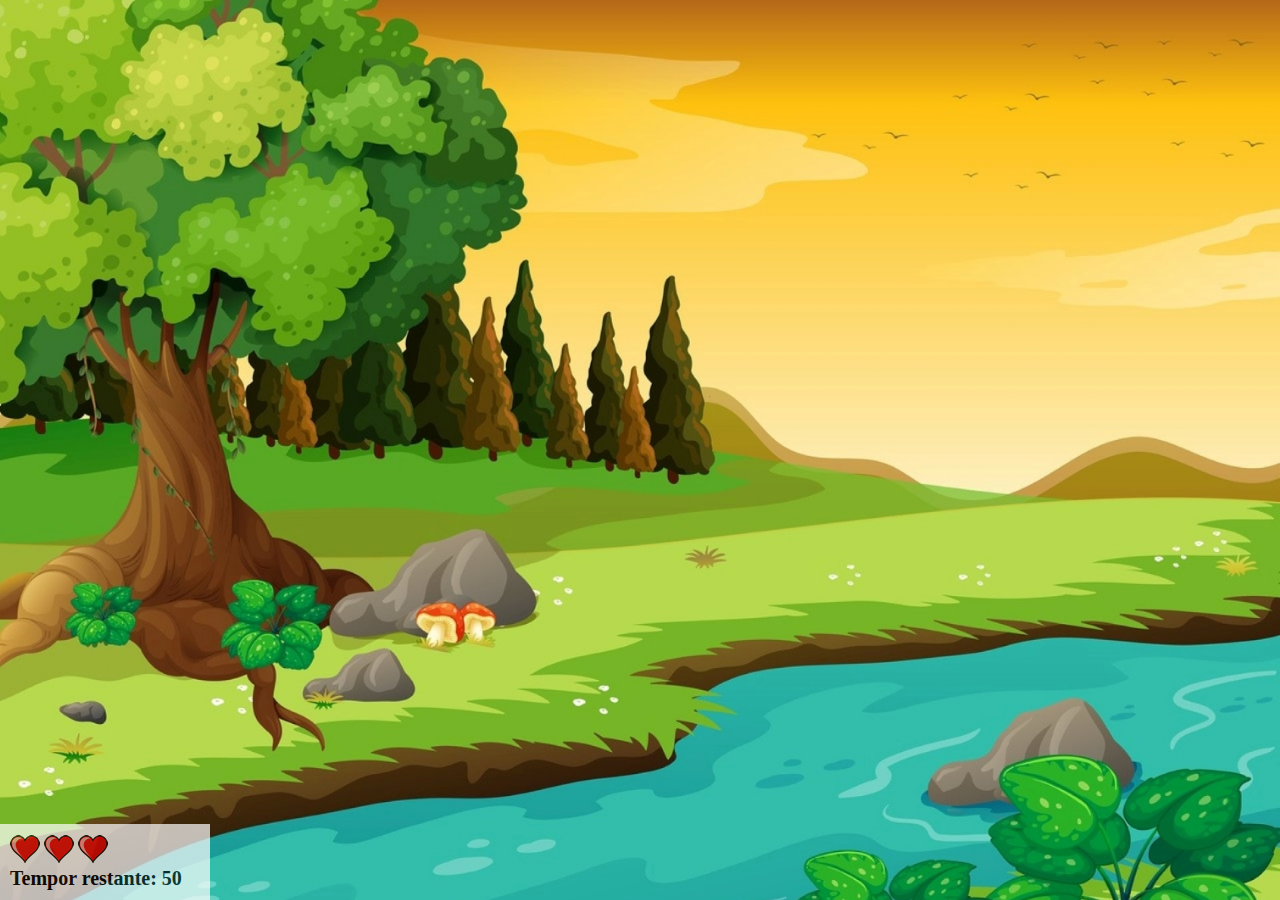
==== app.html @ 01894beb "Add files via upload" ====
<!DOCTYPE html>
<html>
	<head>

		<meta charset="utf-8">

		<meta name="viewport" content="width=device-width, initial-scale=1">

		<title>Game Mata Mosquito</title>

		<link rel="stylesheet" type="text/css" href="estilo.css">

		<script src="jogo.js"></script>

	</head>
	<body onresize="ajustaTamanhoPalco()">

		<div class="painel">
			<div class="vidas">
				<img id="v1" src="imagens/coracao_cheio.png">
				<img id="v2" src="imagens/coracao_cheio.png">
				<img id="v3" src="imagens/coracao_cheio.png">

			</div>

			<div class="cronometro">
				Tempor restante: <span id="cronometro"></span>
			</div>
			
		</div>

		<script>

			document.getElementById('cronometro').innerHTML = tempo

			var criaMosca = setInterval(function(){
				posicaoRandomica()
			}, criaMosquitoTempo)

		</script>

	</body>
</html>
---- estilo.css ----
html{
	cursor: url(imagens/mata_mosca.png) 30 30, auto;
}

body{
	background-image: url(imagens/bg.jpg);
	background-repeat: no-repeat;
	background-size: cover;
}

.mosca1{
	width: 70px;
	height: 70px;
}

.mosca2{
	width: 90px;
	height: 90px;
}

.mosca3{
	width: 100px;
	height: 100px;
}

.ladoA{
	transform: scaleX(1);
}

.ladoB{
	transform: scaleX(-1);
}

.painel{
	position: absolute;
	width: 190px;
	padding: 10px;
	left: 0px;
	bottom: 0px;
	border-top: solid 1px #fff;
	background-color: #fff;
	opacity: 0.7;
}

.vidas{
	float: left;
}

.cronometro{
	float: left;
	font-size: 20px;
	font-weight: bold;
}
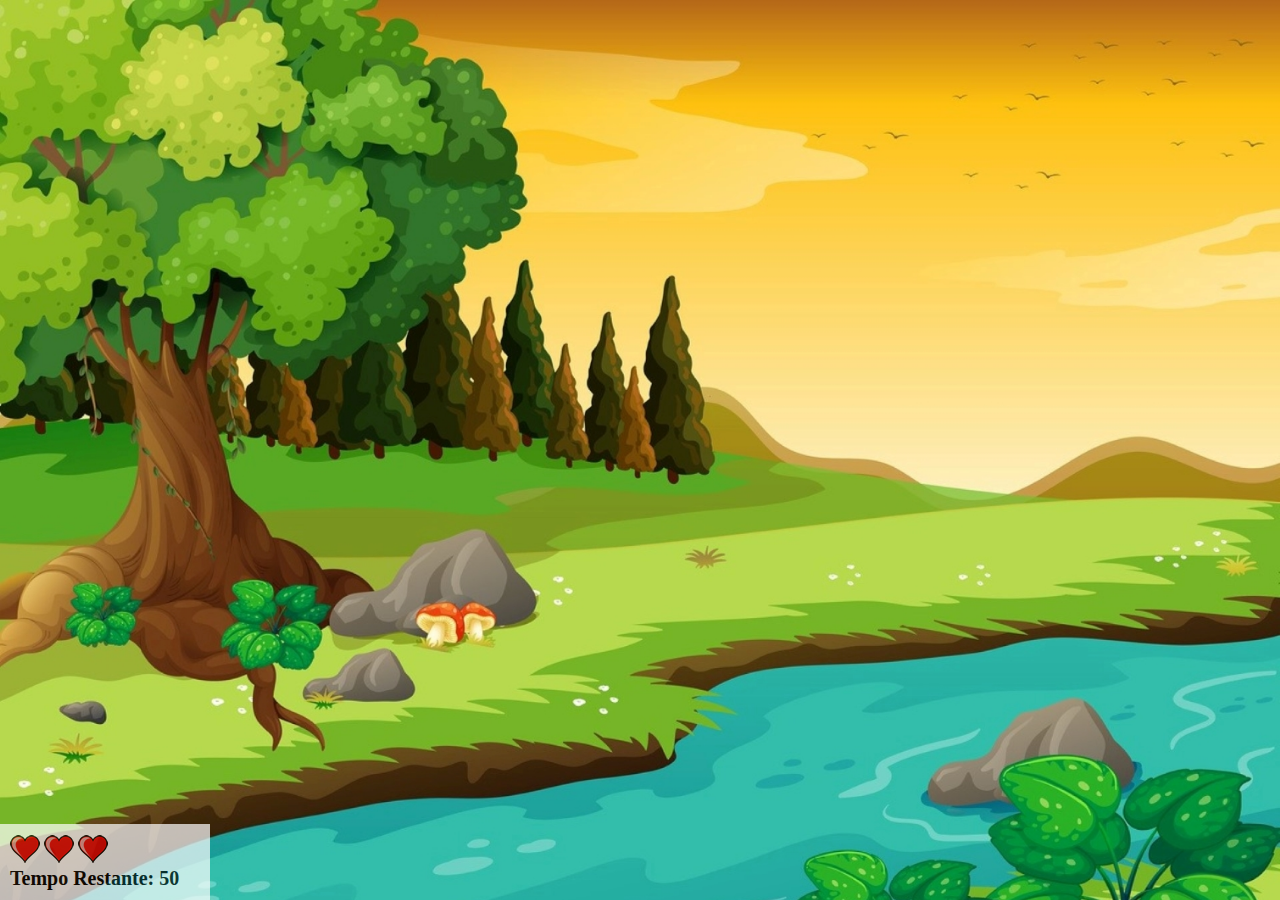
==== commit c5e88524: "Add files via upload" ====
--- a/app.html
+++ b/app.html
@@ -24,7 +24,7 @@
 			</div>
 
 			<div class="cronometro">
-				Tempor restante: <span id="cronometro"></span>
+				Tempo Restante: <span id="cronometro"></span>
 			</div>
 			
 		</div>
--- a/estilo.css
+++ b/estilo.css
@@ -4,7 +4,7 @@
 
 body{
 	background-image: url(imagens/bg.jpg);
-	background-repeat: no-repeat;
+	background-repeat: repeat-x;
 	background-size: cover;
 }
 
